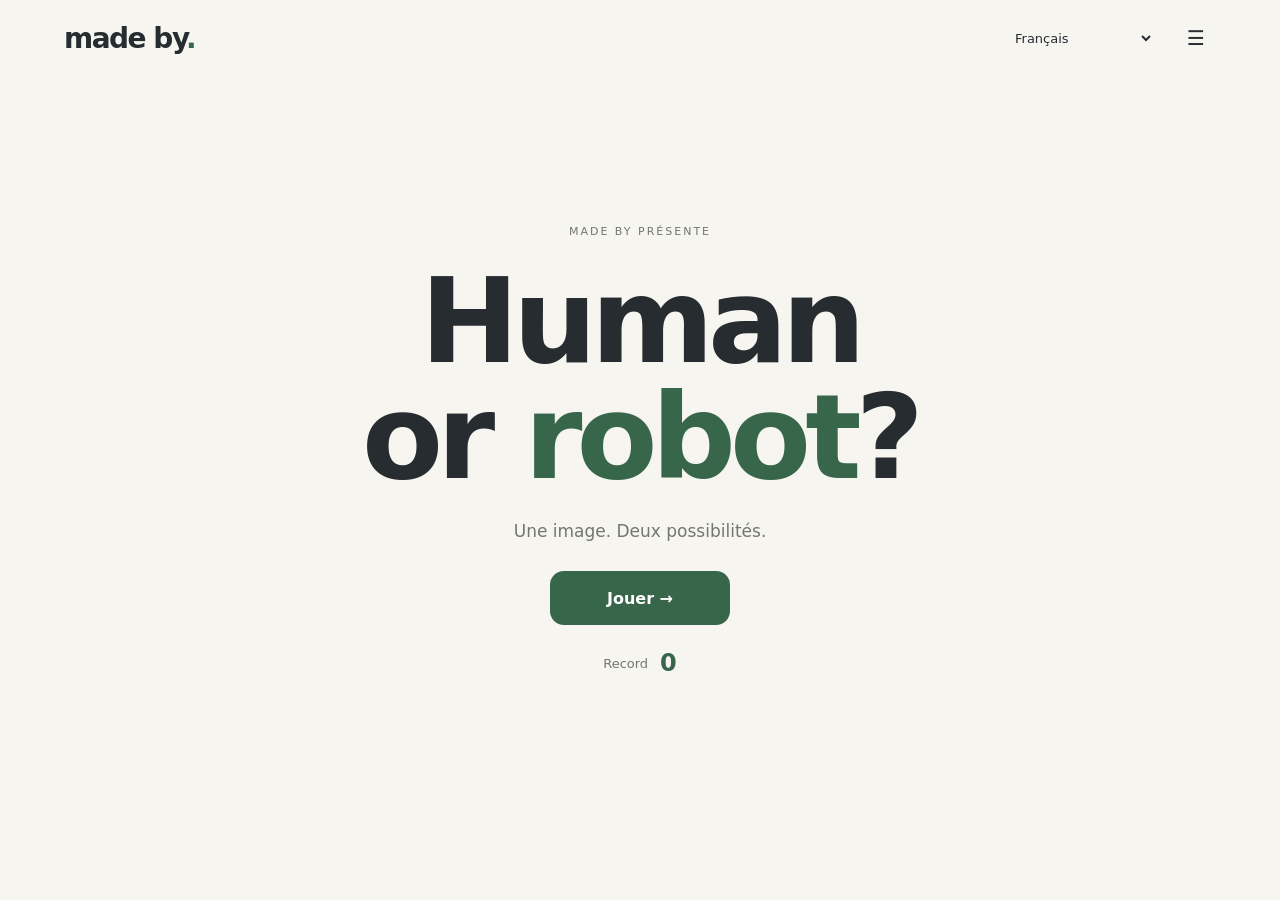
==== index.html @ e70551e4 "Publish made by — Human or robot" ====
<!doctype html>
<html lang="fr"><head><meta charset="utf-8"><meta name="viewport" content="width=device-width,initial-scale=1"><meta name="theme-color" content="#f6f5f0"><meta name="description" content="Human or robot — made by. Création humaine ou intelligence artificielle ?"><title>made by — Human or robot</title><link rel="stylesheet" href="style.css"></head><body>
<header><a class="logo" href="index.html">made by<span>.</span></a><div class="header-actions"><span id="scoreWrap" hidden><span id="scoreLabel">Série</span> <b id="score">0</b></span><select id="language" aria-label="Langue / Language"><option value="fr">Français</option><option value="en">English</option></select><button id="menu" class="icon-button" aria-label="Menu">☰</button></div></header>
<main><section id="welcome"><span class="eyebrow" id="presents">made by presents</span><h1>Human<br>or <em>robot</em>?</h1><p id="intro">Une image. Deux possibilités.</p><button class="primary" id="start">Jouer →</button><div class="welcome-record"><span id="welcomeBestLabel">Record</span><strong id="welcomeBest">0</strong></div></section>
<section id="game" hidden aria-label="Human or robot"><button class="image-frame" id="zoom" aria-label="Agrandir l’image"><img id="subjectImage" alt="Image à identifier"></button><p id="imageStatus" role="status"></p><button id="skip" class="text-button" hidden>Passer cette image</button><div id="questionPanel" class="answers"><button id="human" class="answer human">Création humaine</button><button id="ai" class="answer ai">Création IA</button></div><div id="result" hidden aria-live="polite"><div class="feedback"><strong id="verdict"></strong><button id="detailsBtn" class="text-button">Voir la source</button></div><button id="next" class="primary">Continuer →</button></div></section></main>
<dialog id="dialog" aria-labelledby="dialogTitle"><button class="close" id="close" aria-label="Fermer">×</button><h2 id="dialogTitle"></h2><div id="dialogBody"></div></dialog><dialog id="imageDialog" class="image-dialog" aria-label="Image"><button class="close" id="closeImage" aria-label="Fermer">×</button><img id="largeImage" alt="Image agrandie"></dialog>
<noscript>Active JavaScript pour jouer. Enable JavaScript to play. <a href="sources.html">Sources</a></noscript>
<script src="i18n.js"></script><script src="images-data.js"></script><script src="art-data.js"></script><script src="modern-art-data.js"></script><script src="extra-ai-data.js"></script><script src="extra-photo-data.js"></script><script src="expansion-data.js"></script><script src="engine.js"></script><script src="app.js"></script></body></html>
---- style.css ----
:root{color-scheme:light;--bg:#f6f5f0;--ink:#272c30;--muted:#73776f;--green:#38664b;--purple:#7553a0;font-family:'Segoe UI',system-ui,sans-serif}*{box-sizing:border-box}[hidden]{display:none!important}body{margin:0;background:var(--bg);color:var(--ink)}button,select{font:inherit}button,a,select{-webkit-tap-highlight-color:transparent}button{cursor:pointer}button:disabled{opacity:.45;cursor:wait}a{color:var(--purple)}button:focus-visible,a:focus-visible,select:focus-visible{outline:3px solid var(--purple);outline-offset:4px}header{height:76px;padding:0 5%;display:flex;align-items:center;justify-content:space-between;gap:16px}.logo{font-size:28px;font-weight:750;letter-spacing:-1.5px;text-decoration:none;color:var(--ink)}.logo span{color:var(--green)}.header-actions{display:flex;align-items:center;gap:22px}select{border:0;background:transparent;color:var(--ink);font-size:13px;padding:8px;max-width:120px}.icon-button{border:0;background:none;font-size:20px;color:var(--ink);width:40px;height:40px}#scoreWrap{font-size:12px;color:var(--muted);white-space:nowrap}#score{font-size:19px;color:var(--ink);margin-left:6px;font-variant-numeric:tabular-nums}main{max-width:1240px;padding:0 24px 24px;margin:auto}#welcome{min-height:calc(100svh - 110px);display:flex;flex-direction:column;align-items:center;justify-content:center;text-align:center;padding:40px 0 80px}.eyebrow{font-size:11px;letter-spacing:2px;text-transform:uppercase;color:var(--muted)}h1{font-size:clamp(66px,10vw,118px);line-height:.98;letter-spacing:-6px;font-weight:600;margin:26px 0}h1 em{font-style:normal;color:var(--green)}#intro{color:var(--muted);font-size:17px;margin:0 0 30px}.primary{border:0;border-radius:14px;background:var(--green);color:white;font-weight:600;padding:17px 30px;min-width:180px;min-height:54px}.primary:hover{background:#2b533c}#game{max-width:1120px;margin:auto}.image-frame{height:calc(100svh - 190px);min-height:260px;max-height:850px;width:100%;padding:12px;border:0;border-radius:20px;background:#eaece6;display:flex;align-items:center;justify-content:center;cursor:zoom-in;overflow:hidden}.image-frame img{width:100%;height:100%;object-fit:contain;display:block}.answers{display:grid;grid-template-columns:1fr 1fr;gap:14px;max-width:760px;margin:18px auto 0}.answer{min-height:62px;border-radius:14px;font-size:19px;font-weight:600;border:1px solid transparent;padding:15px}.human{background:#dfeadb;color:#315e40;border-color:#c3d3bd}.ai{background:#e9def4;color:#694797;border-color:#d7c4e7}.human:hover:not(:disabled){background:#d1e2cc}.ai:hover:not(:disabled){background:#deceed}#imageStatus{font-size:13px;text-align:center;color:var(--muted);margin:8px 0}#imageStatus:empty{display:none}#result{min-height:80px;display:flex;justify-content:space-between;align-items:center;gap:18px;max-width:760px;margin:10px auto 0}.feedback{display:flex;flex-direction:column;gap:7px}.feedback strong{font-size:16px}.text-button{border:0;background:none;color:var(--muted);font-size:12px;padding:0;text-align:left;text-decoration:underline;text-underline-offset:3px}#skip{display:block;margin:12px auto}dialog{background:var(--bg);color:var(--ink);border:0;border-radius:20px;max-width:560px;width:calc(100% - 32px);max-height:85svh;padding:32px;box-shadow:0 25px 90px #0002}dialog::backdrop{background:#202a3866;backdrop-filter:blur(4px)}dialog h2{font-size:26px;margin:0 28px 20px 0;letter-spacing:-.7px}dialog h3{font-size:18px}dialog p{font-size:14px;line-height:1.7}dialog .close{position:absolute;right:14px;top:10px;border:0;background:none;font-size:28px;color:var(--ink)}.menu-stats{display:flex;gap:30px;border-bottom:1px solid #d9dcd2;padding-bottom:20px}.menu-stats span{font-size:12px;color:var(--muted)}.menu-stats b{display:block;font-size:24px;color:var(--ink);margin-top:4px}.menu-links{display:flex;flex-direction:column;gap:20px;margin-top:24px}.menu-links button,.menu-links a{font-size:14px;color:var(--ink);border:0;background:none;text-align:left;padding:0;text-decoration:none}.fine{font-size:12px!important;color:var(--muted)}.image-dialog{max-width:1300px;padding:42px 16px 16px}.image-dialog img{width:100%;height:78svh;object-fit:contain}.source-page{max-width:950px}.source-page h1{font-size:36px;letter-spacing:-1px}.source-page h2{font-size:23px}.source-page p{font-size:14px;line-height:1.7}.source-page article{display:grid;grid-template-columns:90px 1fr;gap:20px;padding:20px 0;border-top:1px solid #d9dcd2}.source-page article img{width:90px;height:90px;object-fit:contain}.source-page article h3{font-size:16px;margin:0}.source-page article p{font-size:12px;margin:6px 0;overflow-wrap:anywhere}.source-page section{margin:35px 0}noscript{display:block;text-align:center;padding:30px}@media(max-width:600px){header{height:66px;padding:0 18px}.logo{font-size:25px}.header-actions{gap:8px}select{font-size:12px;max-width:100px}main{padding:0 12px 16px}h1{letter-spacing:-4px}.image-frame{height:calc(100svh - 175px);min-height:240px;padding:6px;border-radius:14px}.answers{gap:10px;margin-top:12px}.answer{font-size:16px;padding:12px 8px;min-height:60px}#result{gap:12px;margin-top:12px}.feedback strong{font-size:14px}#result .primary{min-width:128px;padding:15px;font-size:13px}dialog{padding:28px 22px}#scoreLabel{display:none}.source-page article{grid-template-columns:60px 1fr;gap:12px}.source-page article img{width:60px;height:60px}}@media(prefers-reduced-motion:reduce){*{scroll-behavior:auto!important}}
/* Keep the photograph itself unchanged when the reading direction changes. */
.logo,.eyebrow,h1{direction:ltr}select{max-width:165px;width:auto}.answer{overflow-wrap:anywhere;line-height:1.35}.text-button,.menu-links button,.menu-links a{text-align:start}html[dir="rtl"] dialog .close{right:auto;left:14px}html[dir="rtl"] dialog h2{margin-right:0;margin-left:28px}html[dir="rtl"] #score{margin-left:0;margin-right:6px}html[dir="rtl"] .image-frame{direction:ltr}html[dir="rtl"] .primary{letter-spacing:0}@media(max-width:600px){select{max-width:130px}.answer{font-size:15px;min-height:64px}.header-actions{gap:4px}#result .primary{min-width:110px}}

.welcome-record{display:flex;align-items:center;gap:12px;margin-top:24px;color:var(--muted);font-size:13px}.welcome-record strong{color:var(--green);font-size:24px;font-weight:650;font-variant-numeric:tabular-nums}
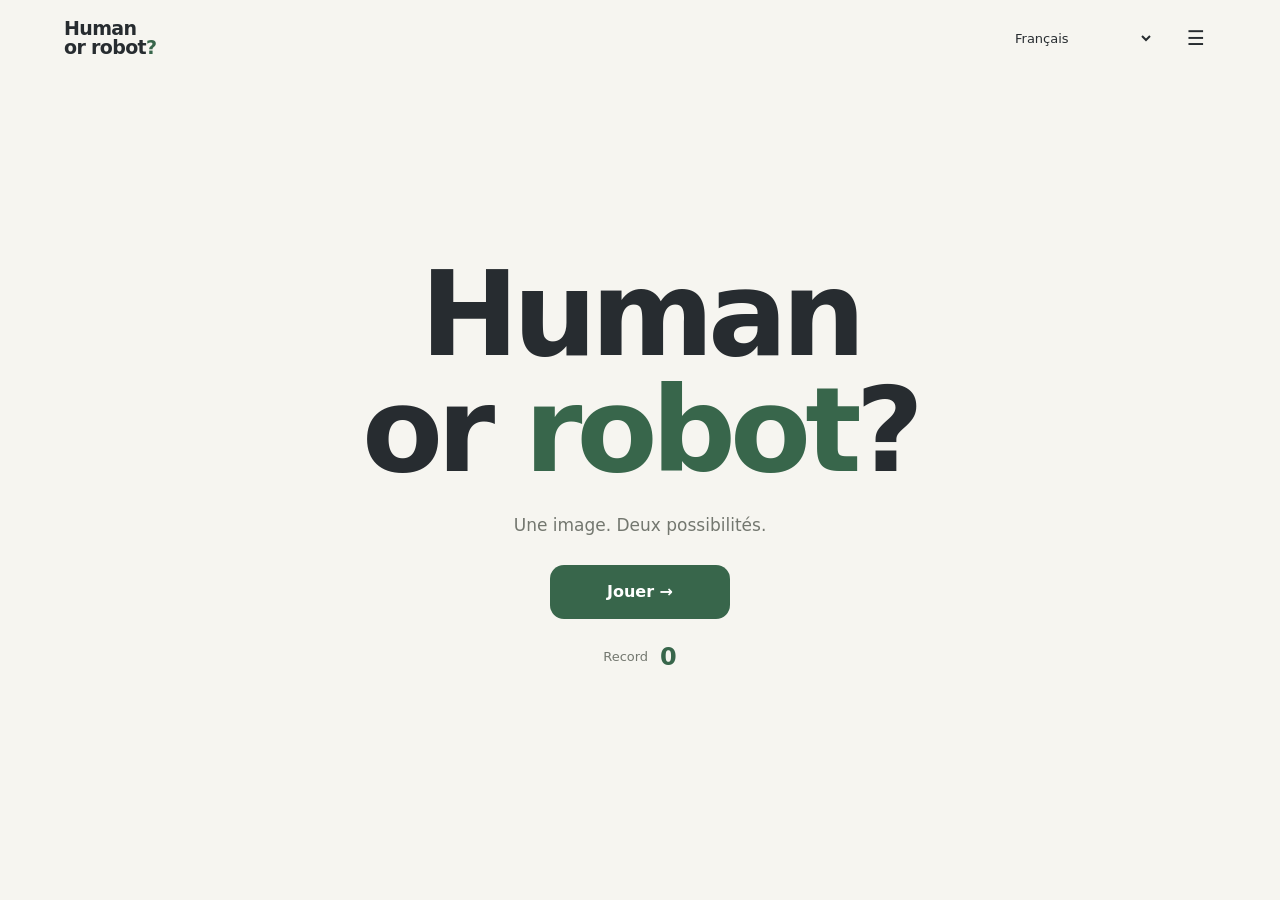
==== commit 1eb9fa3d: "Remove made by branding from Human or Robot" ====
--- a/index.html
+++ b/index.html
@@ -1,8 +1,9 @@
 <!doctype html>
-<html lang="fr"><head><meta charset="utf-8"><meta name="viewport" content="width=device-width,initial-scale=1"><meta name="theme-color" content="#f6f5f0"><meta name="description" content="Human or robot — made by. Création humaine ou intelligence artificielle ?"><title>made by — Human or robot</title><link rel="stylesheet" href="style.css"></head><body>
-<header><a class="logo" href="index.html">made by<span>.</span></a><div class="header-actions"><span id="scoreWrap" hidden><span id="scoreLabel">Série</span> <b id="score">0</b></span><select id="language" aria-label="Langue / Language"><option value="fr">Français</option><option value="en">English</option></select><button id="menu" class="icon-button" aria-label="Menu">☰</button></div></header>
-<main><section id="welcome"><span class="eyebrow" id="presents">made by presents</span><h1>Human<br>or <em>robot</em>?</h1><p id="intro">Une image. Deux possibilités.</p><button class="primary" id="start">Jouer →</button><div class="welcome-record"><span id="welcomeBestLabel">Record</span><strong id="welcomeBest">0</strong></div></section>
+<html lang="fr"><head><meta charset="utf-8"><meta name="viewport" content="width=device-width,initial-scale=1"><meta name="theme-color" content="#f6f5f0"><meta name="description" content="Human or robot Création humaine ou intelligence artificielle ?"><title>Human or robot</title><link rel="stylesheet" href="style.css"></head><body>
+<header><a class="logo" href="index.html">Human<br>or robot<span>?</span></a><div class="header-actions"><span id="scoreWrap" hidden><span id="scoreLabel">Série</span> <b id="score">0</b></span><select id="language" aria-label="Langue / Language"><option value="fr">Français</option><option value="en">English</option></select><button id="menu" class="icon-button" aria-label="Menu">☰</button></div></header>
+<main><section id="welcome"><span class="eyebrow" id="presents"></span><h1>Human<br>or <em>robot</em>?</h1><p id="intro">Une image. Deux possibilités.</p><button class="primary" id="start">Jouer →</button><div class="welcome-record"><span id="welcomeBestLabel">Record</span><strong id="welcomeBest">0</strong></div></section>
 <section id="game" hidden aria-label="Human or robot"><button class="image-frame" id="zoom" aria-label="Agrandir l’image"><img id="subjectImage" alt="Image à identifier"></button><p id="imageStatus" role="status"></p><button id="skip" class="text-button" hidden>Passer cette image</button><div id="questionPanel" class="answers"><button id="human" class="answer human">Création humaine</button><button id="ai" class="answer ai">Création IA</button></div><div id="result" hidden aria-live="polite"><div class="feedback"><strong id="verdict"></strong><button id="detailsBtn" class="text-button">Voir la source</button></div><button id="next" class="primary">Continuer →</button></div></section></main>
 <dialog id="dialog" aria-labelledby="dialogTitle"><button class="close" id="close" aria-label="Fermer">×</button><h2 id="dialogTitle"></h2><div id="dialogBody"></div></dialog><dialog id="imageDialog" class="image-dialog" aria-label="Image"><button class="close" id="closeImage" aria-label="Fermer">×</button><img id="largeImage" alt="Image agrandie"></dialog>
 <noscript>Active JavaScript pour jouer. Enable JavaScript to play. <a href="sources.html">Sources</a></noscript>
-<script src="i18n.js"></script><script src="images-data.js"></script><script src="art-data.js"></script><script src="modern-art-data.js"></script><script src="extra-ai-data.js"></script><script src="extra-photo-data.js"></script><script src="expansion-data.js"></script><script src="engine.js"></script><script src="app.js"></script></body></html>
+<script src="i18n.js"></script><script src="images-data.js"></script><script src="art-data.js"></script><script src="modern-art-data.js"></script><script src="extra-ai-data.js"></script><script src="extra-photo-data.js"></script><script src="expansion-data.js"></script><script src="engine.js"></script><script src="app.js"></script></body></html>
+
--- a/style.css
+++ b/style.css
@@ -1,5 +1,10 @@
-:root{color-scheme:light;--bg:#f6f5f0;--ink:#272c30;--muted:#73776f;--green:#38664b;--purple:#7553a0;font-family:'Segoe UI',system-ui,sans-serif}*{box-sizing:border-box}[hidden]{display:none!important}body{margin:0;background:var(--bg);color:var(--ink)}button,select{font:inherit}button,a,select{-webkit-tap-highlight-color:transparent}button{cursor:pointer}button:disabled{opacity:.45;cursor:wait}a{color:var(--purple)}button:focus-visible,a:focus-visible,select:focus-visible{outline:3px solid var(--purple);outline-offset:4px}header{height:76px;padding:0 5%;display:flex;align-items:center;justify-content:space-between;gap:16px}.logo{font-size:28px;font-weight:750;letter-spacing:-1.5px;text-decoration:none;color:var(--ink)}.logo span{color:var(--green)}.header-actions{display:flex;align-items:center;gap:22px}select{border:0;background:transparent;color:var(--ink);font-size:13px;padding:8px;max-width:120px}.icon-button{border:0;background:none;font-size:20px;color:var(--ink);width:40px;height:40px}#scoreWrap{font-size:12px;color:var(--muted);white-space:nowrap}#score{font-size:19px;color:var(--ink);margin-left:6px;font-variant-numeric:tabular-nums}main{max-width:1240px;padding:0 24px 24px;margin:auto}#welcome{min-height:calc(100svh - 110px);display:flex;flex-direction:column;align-items:center;justify-content:center;text-align:center;padding:40px 0 80px}.eyebrow{font-size:11px;letter-spacing:2px;text-transform:uppercase;color:var(--muted)}h1{font-size:clamp(66px,10vw,118px);line-height:.98;letter-spacing:-6px;font-weight:600;margin:26px 0}h1 em{font-style:normal;color:var(--green)}#intro{color:var(--muted);font-size:17px;margin:0 0 30px}.primary{border:0;border-radius:14px;background:var(--green);color:white;font-weight:600;padding:17px 30px;min-width:180px;min-height:54px}.primary:hover{background:#2b533c}#game{max-width:1120px;margin:auto}.image-frame{height:calc(100svh - 190px);min-height:260px;max-height:850px;width:100%;padding:12px;border:0;border-radius:20px;background:#eaece6;display:flex;align-items:center;justify-content:center;cursor:zoom-in;overflow:hidden}.image-frame img{width:100%;height:100%;object-fit:contain;display:block}.answers{display:grid;grid-template-columns:1fr 1fr;gap:14px;max-width:760px;margin:18px auto 0}.answer{min-height:62px;border-radius:14px;font-size:19px;font-weight:600;border:1px solid transparent;padding:15px}.human{background:#dfeadb;color:#315e40;border-color:#c3d3bd}.ai{background:#e9def4;color:#694797;border-color:#d7c4e7}.human:hover:not(:disabled){background:#d1e2cc}.ai:hover:not(:disabled){background:#deceed}#imageStatus{font-size:13px;text-align:center;color:var(--muted);margin:8px 0}#imageStatus:empty{display:none}#result{min-height:80px;display:flex;justify-content:space-between;align-items:center;gap:18px;max-width:760px;margin:10px auto 0}.feedback{display:flex;flex-direction:column;gap:7px}.feedback strong{font-size:16px}.text-button{border:0;background:none;color:var(--muted);font-size:12px;padding:0;text-align:left;text-decoration:underline;text-underline-offset:3px}#skip{display:block;margin:12px auto}dialog{background:var(--bg);color:var(--ink);border:0;border-radius:20px;max-width:560px;width:calc(100% - 32px);max-height:85svh;padding:32px;box-shadow:0 25px 90px #0002}dialog::backdrop{background:#202a3866;backdrop-filter:blur(4px)}dialog h2{font-size:26px;margin:0 28px 20px 0;letter-spacing:-.7px}dialog h3{font-size:18px}dialog p{font-size:14px;line-height:1.7}dialog .close{position:absolute;right:14px;top:10px;border:0;background:none;font-size:28px;color:var(--ink)}.menu-stats{display:flex;gap:30px;border-bottom:1px solid #d9dcd2;padding-bottom:20px}.menu-stats span{font-size:12px;color:var(--muted)}.menu-stats b{display:block;font-size:24px;color:var(--ink);margin-top:4px}.menu-links{display:flex;flex-direction:column;gap:20px;margin-top:24px}.menu-links button,.menu-links a{font-size:14px;color:var(--ink);border:0;background:none;text-align:left;padding:0;text-decoration:none}.fine{font-size:12px!important;color:var(--muted)}.image-dialog{max-width:1300px;padding:42px 16px 16px}.image-dialog img{width:100%;height:78svh;object-fit:contain}.source-page{max-width:950px}.source-page h1{font-size:36px;letter-spacing:-1px}.source-page h2{font-size:23px}.source-page p{font-size:14px;line-height:1.7}.source-page article{display:grid;grid-template-columns:90px 1fr;gap:20px;padding:20px 0;border-top:1px solid #d9dcd2}.source-page article img{width:90px;height:90px;object-fit:contain}.source-page article h3{font-size:16px;margin:0}.source-page article p{font-size:12px;margin:6px 0;overflow-wrap:anywhere}.source-page section{margin:35px 0}noscript{display:block;text-align:center;padding:30px}@media(max-width:600px){header{height:66px;padding:0 18px}.logo{font-size:25px}.header-actions{gap:8px}select{font-size:12px;max-width:100px}main{padding:0 12px 16px}h1{letter-spacing:-4px}.image-frame{height:calc(100svh - 175px);min-height:240px;padding:6px;border-radius:14px}.answers{gap:10px;margin-top:12px}.answer{font-size:16px;padding:12px 8px;min-height:60px}#result{gap:12px;margin-top:12px}.feedback strong{font-size:14px}#result .primary{min-width:128px;padding:15px;font-size:13px}dialog{padding:28px 22px}#scoreLabel{display:none}.source-page article{grid-template-columns:60px 1fr;gap:12px}.source-page article img{width:60px;height:60px}}@media(prefers-reduced-motion:reduce){*{scroll-behavior:auto!important}}
+:root{color-scheme:light;--bg:#f6f5f0;--ink:#272c30;--muted:#73776f;--green:#38664b;--purple:#7553a0;font-family:'Segoe UI',system-ui,sans-serif}*{box-sizing:border-box}[hidden]{display:none!important}body{margin:0;background:var(--bg);color:var(--ink)}button,select{font:inherit}button,a,select{-webkit-tap-highlight-color:transparent}button{cursor:pointer}button:disabled{opacity:.45;cursor:wait}a{color:var(--purple)}button:focus-visible,a:focus-visible,select:focus-visible{outline:3px solid var(--purple);outline-offset:4px}header{height:76px;padding:0 5%;display:flex;align-items:center;justify-content:space-between;gap:16px}.logo{font-size:28px;font-weight:750;letter-spacing:-1.5px;text-decoration:none;color:var(--ink)}.logo span{color:var(--green)}.header-actions{display:flex;align-items:center;gap:22px}select{border:0;background:transparent;color:var(--ink);font-size:13px;padding:8px;max-width:120px}.icon-button{border:0;background:none;font-size:20px;color:var(--ink);width:40px;height:40px}#scoreWrap{font-size:12px;color:var(--muted);white-space:nowrap}#score{font-size:19px;color:var(--ink);margin-left:6px;font-variant-numeric:tabular-nums}main{max-width:1240px;padding:0 24px 24px;margin:auto}#welcome{min-height:calc(100svh - 110px);display:flex;flex-direction:column;align-items:center;justify-content:center;text-align:center;padding:40px 0 80px}.eyebrow{font-size:11px;letter-spacing:2px;text-transform:uppercase;color:var(--muted)}h1{font-size:clamp(66px,10vw,118px);line-height:.98;letter-spacing:-6px;font-weight:600;margin:26px 0}h1 em{font-style:normal;color:var(--green)}#intro{color:var(--muted);font-size:17px;margin:0 0 30px}.primary{border:0;border-radius:14px;background:var(--green);color:white;font-weight:600;padding:17px 30px;min-width:180px;min-height:54px}.primary:hover{background:#2b533c}#game{max-width:1120px;margin:auto}.image-frame{height:calc(100svh - 190px);min-height:260px;max-height:850px;width:100%;padding:12px;border:0;border-radius:20px;background:#eaece6;display:flex;align-items:center;justify-content:center;cursor:zoom-in;overflow:hidden}.image-frame img{width:100%;height:100%;object-fit:contain;display:block}.answers{display:grid;grid-template-columns:1fr 1fr;gap:14px;max-width:760px;margin:18px auto 0}.answer{min-height:62px;border-radius:14px;font-size:19px;font-weight:600;border:1px solid transparent;padding:15px}.human{background:#dfeadb;color:#315e40;border-color:#c3d3bd}.ai{background:#e9def4;color:#694797;border-color:#d7c4e7}.human:hover:not(:disabled){background:#d1e2cc}.ai:hover:not(:disabled){background:#deceed}#imageStatus{font-size:13px;text-align:center;color:var(--muted);margin:8px 0}#imageStatus:empty{display:none}#result{min-height:80px;display:flex;justify-content:space-between;align-items:center;gap:18px;max-width:760px;margin:10px auto 0}.feedback{display:flex;flex-direction:column;gap:7px}.feedback strong{font-size:16px}.text-button{border:0;background:none;color:var(--muted);font-size:12px;padding:0;text-align:left;text-decoration:underline;text-underline-offset:3px}#skip{display:block;margin:12px auto}dialog{background:var(--bg);color:var(--ink);border:0;border-radius:20px;max-width:560px;width:calc(100% - 32px);max-height:85svh;padding:32px;box-shadow:0 25px 90px #0002}dialog::backdrop{background:#202a3866;backdrop-filter:blur(4px)}dialog h2{font-size:26px;margin:0 28px 20px 0;letter-spacing:-.7px}dialog h3{font-size:18px}dialog p{font-size:14px;line-height:1.7}dialog .close{position:absolute;right:14px;top:10px;border:0;background:none;font-size:28px;color:var(--ink)}.menu-stats{display:flex;gap:30px;border-bottom:1px solid #d9dcd2;padding-bottom:20px}.menu-stats span{font-size:12px;color:var(--muted)}.menu-stats b{display:block;font-size:24px;color:var(--ink);margin-top:4px}.menu-links{display:flex;flex-direction:column;gap:20px;margin-top:24px}.menu-links button,.menu-links a{font-size:14px;color:var(--ink);border:0;background:none;text-align:left;padding:0;text-decoration:none}.fine{font-size:12px!important;color:var(--muted)}.image-dialog{max-width:1300px;padding:42px 16px 16px}.image-dialog img{width:100%;height:78svh;object-fit:contain}.source-page{max-width:950px}.source-page h1{font-size:36px;letter-spacing:-1px}.source-page h2{font-size:23px}.source-page p{font-size:14px;line-height:1.7}.source-page article{display:grid;grid-template-columns:90px 1fr;gap:20px;padding:20px 0;border-top:1px solid #d9dcd2}.source-page article img{width:90px;height:90px;object-fit:contain}.source-page article h3{font-size:16px;margin:0}.source-page article p{font-size:12px;margin:6px 0;overflow-wrap:anywhere}.source-page section{margin:35px 0}noscript{display:block;text-align:center;padding:30px}@media(max-width:600px){header{height:66px;padding:0 18px}.logo{font-size:25px}.header-actions{gap:8px}select{font-size:12px;max-width:100px}main{padding:0 12px 16px}h1{letter-spacing:-4px}.image-frame{height:calc(100svh - 175px);min-height:240px;padding:6px;border-radius:14px}.answers{gap:10px;margin-top:12px}.answer{font-size:16px;padding:12px 8px;min-height:60px}#result{gap:12px;margin-top:12px}.feedback strong{font-size:14px}#result .primary{min-width:128px;padding:15px;font-size:13px}dialog{padding:28px 22px}#scoreLabel{display:none}.source-page article{grid-template-columns:60px 1fr;gap:12px}.source-page article img{width:60px;height:60px}}@media(prefers-reduced-motion:reduce){*{scroll-behavior:auto!important}}
 /* Keep the photograph itself unchanged when the reading direction changes. */
-.logo,.eyebrow,h1{direction:ltr}select{max-width:165px;width:auto}.answer{overflow-wrap:anywhere;line-height:1.35}.text-button,.menu-links button,.menu-links a{text-align:start}html[dir="rtl"] dialog .close{right:auto;left:14px}html[dir="rtl"] dialog h2{margin-right:0;margin-left:28px}html[dir="rtl"] #score{margin-left:0;margin-right:6px}html[dir="rtl"] .image-frame{direction:ltr}html[dir="rtl"] .primary{letter-spacing:0}@media(max-width:600px){select{max-width:130px}.answer{font-size:15px;min-height:64px}.header-actions{gap:4px}#result .primary{min-width:110px}}
+.logo,.eyebrow,h1{direction:ltr}select{max-width:165px;width:auto}.answer{overflow-wrap:anywhere;line-height:1.35}.text-button,.menu-links button,.menu-links a{text-align:start}html[dir="rtl"] dialog .close{right:auto;left:14px}html[dir="rtl"] dialog h2{margin-right:0;margin-left:28px}html[dir="rtl"] #score{margin-left:0;margin-right:6px}html[dir="rtl"] .image-frame{direction:ltr}html[dir="rtl"] .primary{letter-spacing:0}@media(max-width:600px){select{max-width:130px}.answer{font-size:15px;min-height:64px}.header-actions{gap:4px}#result .primary{min-width:110px}}
 
 .welcome-record{display:flex;align-items:center;gap:12px;margin-top:24px;color:var(--muted);font-size:13px}.welcome-record strong{color:var(--green);font-size:24px;font-weight:650;font-variant-numeric:tabular-nums}
+
+
+/* Human or Robot wordmark, sized for the existing compact header. */
+.logo{font-size:19px;line-height:1.02;letter-spacing:-.65px;flex-shrink:0;white-space:nowrap;display:inline-block}#presents{display:none}
+@media(max-width:600px){.logo{font-size:18px}}
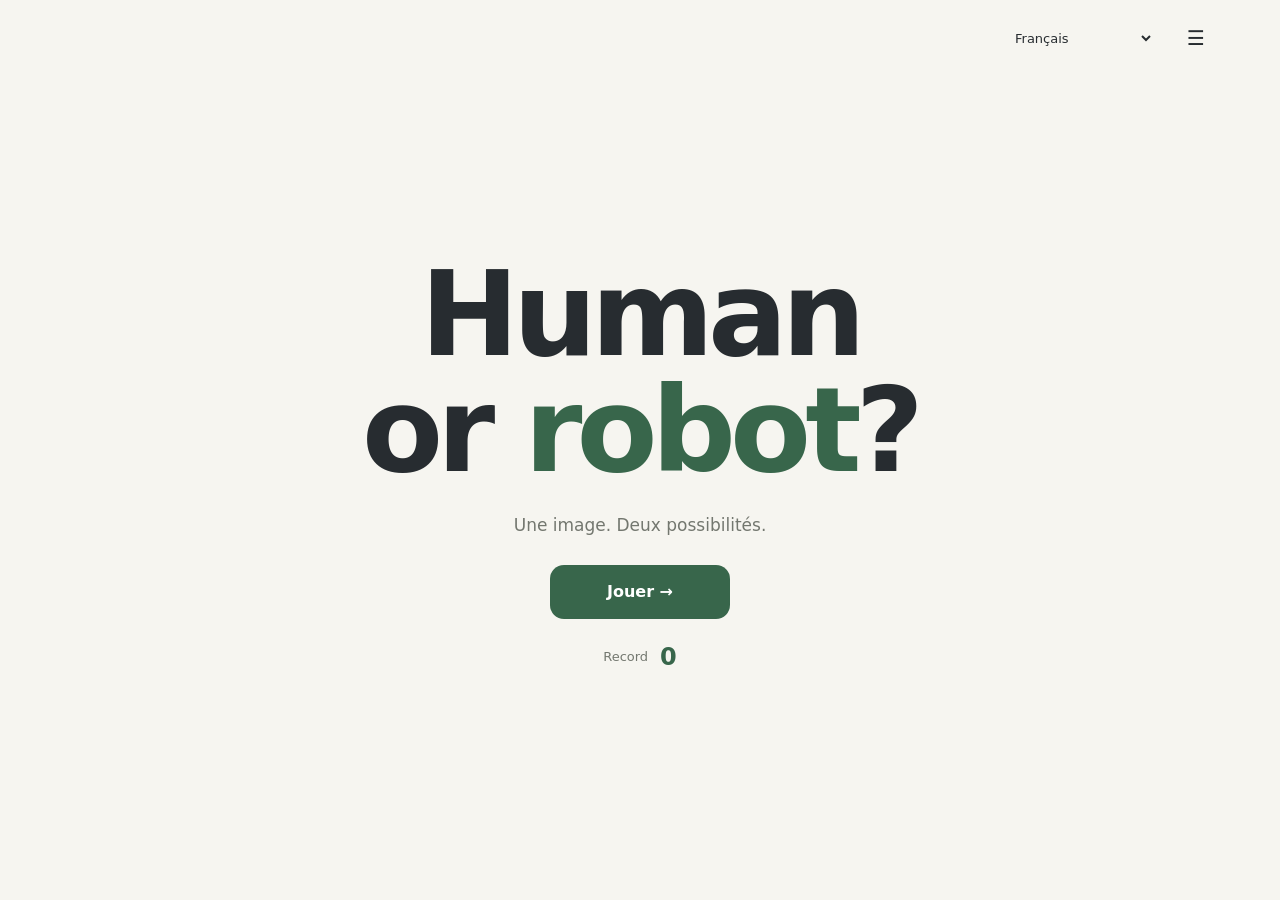
==== commit 013820b3: "Remove redundant game name from the top-left header" ====
--- a/index.html
+++ b/index.html
@@ -1,9 +1,9 @@
 <!doctype html>
-<html lang="fr"><head><meta charset="utf-8"><meta name="viewport" content="width=device-width,initial-scale=1"><meta name="theme-color" content="#f6f5f0"><meta name="description" content="Human or robot Création humaine ou intelligence artificielle ?"><title>Human or robot</title><link rel="stylesheet" href="style.css"></head><body>
-<header><a class="logo" href="index.html">Human<br>or robot<span>?</span></a><div class="header-actions"><span id="scoreWrap" hidden><span id="scoreLabel">Série</span> <b id="score">0</b></span><select id="language" aria-label="Langue / Language"><option value="fr">Français</option><option value="en">English</option></select><button id="menu" class="icon-button" aria-label="Menu">☰</button></div></header>
+<html lang="fr"><head><meta charset="utf-8"><meta name="viewport" content="width=device-width,initial-scale=1"><meta name="theme-color" content="#f6f5f0"><meta name="description" content="Human or robot Création humaine ou intelligence artificielle ?"><title>Human or robot</title><link rel="stylesheet" href="style.css?v=20261102-branding"></head><body>
+<header style="justify-content:flex-end"><div class="header-actions"><span id="scoreWrap" hidden><span id="scoreLabel">Série</span> <b id="score">0</b></span><select id="language" aria-label="Langue / Language"><option value="fr">Français</option><option value="en">English</option></select><button id="menu" class="icon-button" aria-label="Menu">☰</button></div></header>
 <main><section id="welcome"><span class="eyebrow" id="presents"></span><h1>Human<br>or <em>robot</em>?</h1><p id="intro">Une image. Deux possibilités.</p><button class="primary" id="start">Jouer →</button><div class="welcome-record"><span id="welcomeBestLabel">Record</span><strong id="welcomeBest">0</strong></div></section>
 <section id="game" hidden aria-label="Human or robot"><button class="image-frame" id="zoom" aria-label="Agrandir l’image"><img id="subjectImage" alt="Image à identifier"></button><p id="imageStatus" role="status"></p><button id="skip" class="text-button" hidden>Passer cette image</button><div id="questionPanel" class="answers"><button id="human" class="answer human">Création humaine</button><button id="ai" class="answer ai">Création IA</button></div><div id="result" hidden aria-live="polite"><div class="feedback"><strong id="verdict"></strong><button id="detailsBtn" class="text-button">Voir la source</button></div><button id="next" class="primary">Continuer →</button></div></section></main>
 <dialog id="dialog" aria-labelledby="dialogTitle"><button class="close" id="close" aria-label="Fermer">×</button><h2 id="dialogTitle"></h2><div id="dialogBody"></div></dialog><dialog id="imageDialog" class="image-dialog" aria-label="Image"><button class="close" id="closeImage" aria-label="Fermer">×</button><img id="largeImage" alt="Image agrandie"></dialog>
 <noscript>Active JavaScript pour jouer. Enable JavaScript to play. <a href="sources.html">Sources</a></noscript>
-<script src="i18n.js"></script><script src="images-data.js"></script><script src="art-data.js"></script><script src="modern-art-data.js"></script><script src="extra-ai-data.js"></script><script src="extra-photo-data.js"></script><script src="expansion-data.js"></script><script src="engine.js"></script><script src="app.js"></script></body></html>
+<script src="i18n.js?v=20261102-branding"></script><script src="images-data.js"></script><script src="art-data.js"></script><script src="modern-art-data.js"></script><script src="extra-ai-data.js?v=20261102-credits"></script><script src="extra-photo-data.js"></script><script src="expansion-data.js"></script><script src="engine.js"></script><script src="app.js"></script></body></html>
 
